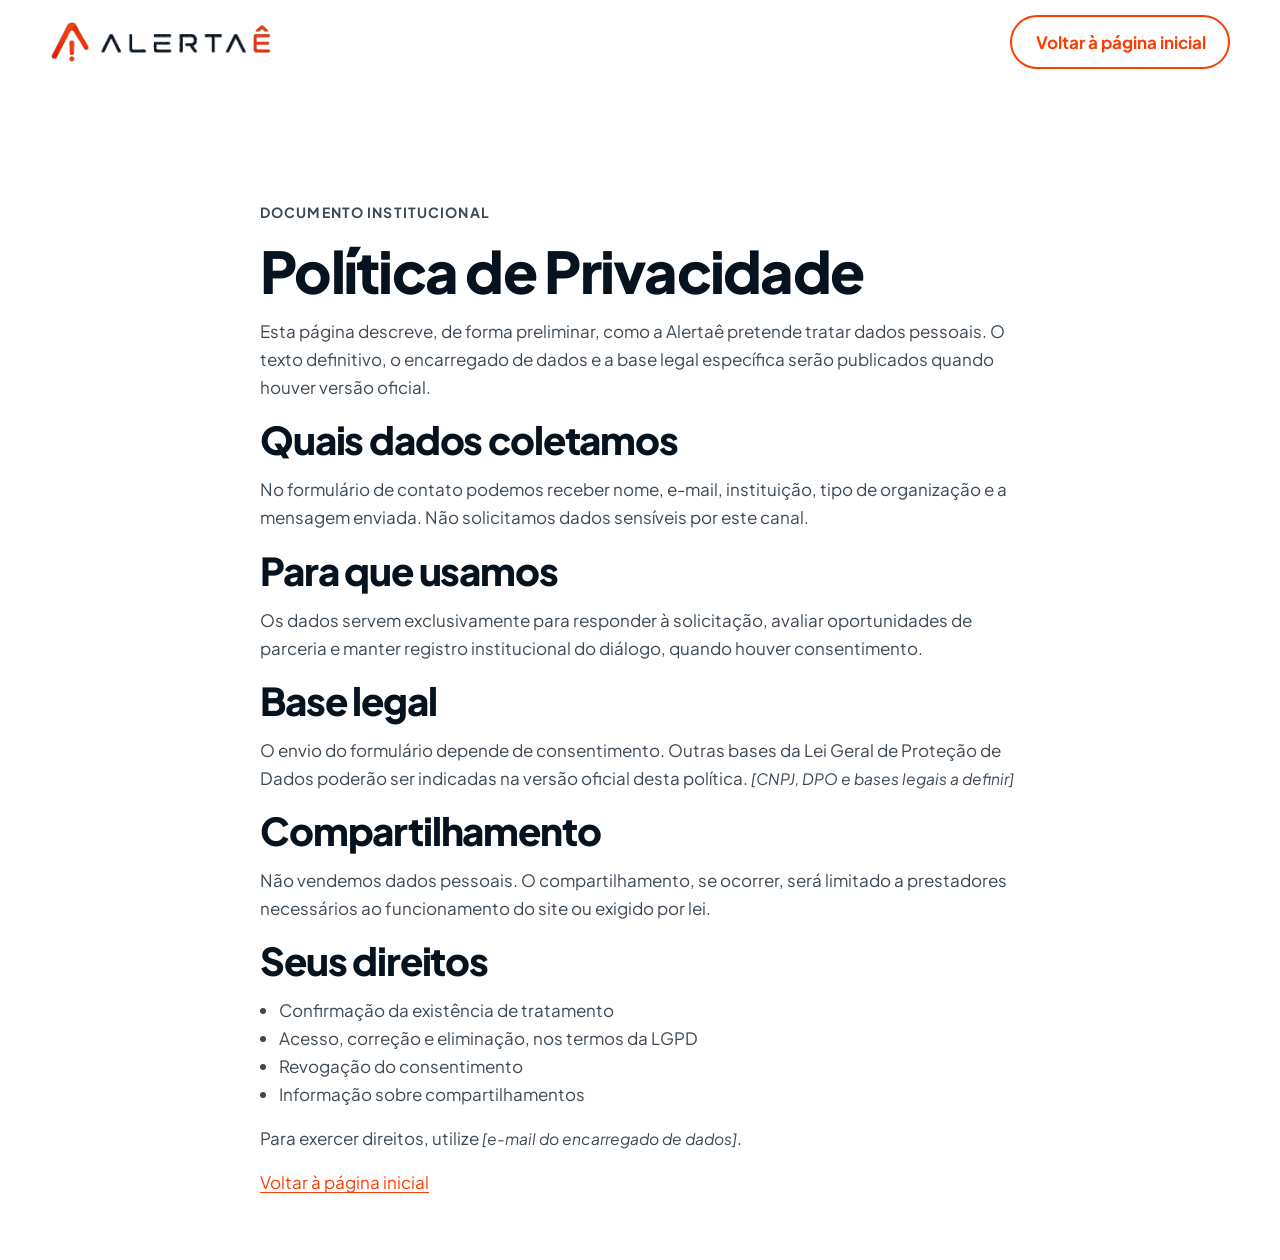
==== privacidade.html @ 4af084ec "kjkfjnfk" ====
<!DOCTYPE html>
<html lang="pt-BR">
  <head>
    <meta charset="utf-8" />
    <meta name="viewport" content="width=device-width, initial-scale=1" />
    <title>Política de Privacidade — Alertaê</title>
    <meta
      name="description"
      content="Como a Alertaê trata dados pessoais coletados em formulários e canais institucionais, em conformidade com a LGPD."
    />
    <link rel="icon" type="image/png" href="assets/favicon.png" />
    <link rel="apple-touch-icon" href="assets/apple-touch-icon.png" />
    <link rel="preconnect" href="https://fonts.googleapis.com" />
    <link rel="preconnect" href="https://fonts.gstatic.com" crossorigin />
    <link
      href="https://fonts.googleapis.com/css2?family=Plus+Jakarta+Sans:wght@400;600;700;800&display=swap"
      rel="stylesheet"
    />
    <link rel="stylesheet" href="css/styles.css" />
  </head>
  <body>
    <a class="skip-link" href="#conteudo">Pular para o conteúdo principal</a>
    <header class="site-header">
      <div class="container header__inner header__inner--simple">
        <a class="brand" href="index.html" aria-label="Alertaê — página inicial">
          <img class="brand__logo" src="assets/logo.png" alt="Alertaê" width="220" height="43" />
        </a>
        <a class="btn btn--ghost" href="index.html">Voltar à página inicial</a>
      </div>
    </header>
    <main id="conteudo" class="legal-page">
      <article class="container narrow">
        <p class="eyebrow">Documento institucional</p>
        <h1>Política de Privacidade</h1>
        <p>
          Esta página descreve, de forma preliminar, como a Alertaê pretende tratar
          dados pessoais. O texto definitivo, o encarregado de dados e a base legal
          específica serão publicados quando houver versão oficial.
        </p>
        <h2>Quais dados coletamos</h2>
        <p>
          No formulário de contato podemos receber nome, e-mail, instituição, tipo
          de organização e a mensagem enviada. Não solicitamos dados sensíveis por
          este canal.
        </p>
        <h2>Para que usamos</h2>
        <p>
          Os dados servem exclusivamente para responder à solicitação, avaliar
          oportunidades de parceria e manter registro institucional do diálogo,
          quando houver consentimento.
        </p>
        <h2>Base legal</h2>
        <p>
          O envio do formulário depende de consentimento. Outras bases da Lei Geral
          de Proteção de Dados poderão ser indicadas na versão oficial desta política.
          <span class="placeholder">[CNPJ, DPO e bases legais a definir]</span>
        </p>
        <h2>Compartilhamento</h2>
        <p>
          Não vendemos dados pessoais. O compartilhamento, se ocorrer, será limitado
          a prestadores necessários ao funcionamento do site ou exigido por lei.
        </p>
        <h2>Seus direitos</h2>
        <ul>
          <li>Confirmação da existência de tratamento</li>
          <li>Acesso, correção e eliminação, nos termos da LGPD</li>
          <li>Revogação do consentimento</li>
          <li>Informação sobre compartilhamentos</li>
        </ul>
        <p>
          Para exercer direitos, utilize
          <span class="placeholder">[e-mail do encarregado de dados]</span>.
        </p>
        <p><a href="index.html">Voltar à página inicial</a></p>
      </article>
    </main>
  </body>
</html>
---- css/styles.css ----
/* ==========================================================================
   Alertaê — estilos da landing
   Cores oficiais: laranja #fb3c03 | textos #06131f
   ========================================================================== */

:root {
  --color-orange: #fb3c03;
  --color-orange-hover: #e23602;
  --color-orange-pressed: #c43002;
  --color-orange-soft: #fff4f0;
  --color-text: #06131f;
  --color-text-muted: #3d4a56;
  --color-text-on-dark: #f5f7f9;
  --color-bg: #ffffff;
  --color-bg-soft: #fff4f0;
  --color-bg-dark: #06131f;
  --color-border: #ead9d2;
  --color-success: #1f7a4d;
  --color-error: #b42318;
  --color-focus: #fb3c03;
  --font: "Plus Jakarta Sans", "Segoe UI", Roboto, Helvetica, Arial, sans-serif;
  --radius-pill: 999px;
  --radius-img: 22px;
  --radius-card: 18px;
  --header-h: 84px;
  --shadow-btn: 0 8px 20px rgba(251, 60, 3, 0.22);
  --container: 1180px;
  --space: 1.25rem;
}

*,
*::before,
*::after {
  box-sizing: border-box;
}

html {
  scroll-behavior: smooth;
  scroll-padding-top: calc(var(--header-h) + 12px);
}

body {
  margin: 0;
  font-family: var(--font);
  font-size: 1.0625rem;
  line-height: 1.65;
  color: var(--color-text);
  background: var(--color-bg);
  -webkit-font-smoothing: antialiased;
}

img {
  max-width: 100%;
  height: auto;
  display: block;
}

a {
  color: var(--color-orange);
  text-underline-offset: 3px;
}

a:hover {
  color: var(--color-orange-hover);
}

h1,
h2,
h3,
h4 {
  color: var(--color-text);
  line-height: 1.2;
  letter-spacing: -0.03em;
  margin: 0 0 0.75rem;
}

h1 {
  font-size: clamp(2.1rem, 5vw, 3.6rem);
  font-weight: 800;
}

h2 {
  font-size: clamp(1.7rem, 3.4vw, 2.4rem);
  font-weight: 800;
}

h3 {
  font-size: 1.125rem;
  font-weight: 700;
}

p {
  margin: 0 0 1rem;
  color: var(--color-text);
}

p:last-child {
  margin-bottom: 0;
}

ul,
ol {
  margin: 0;
  padding: 0;
  list-style: none;
}

button,
input,
select,
textarea {
  font: inherit;
  color: var(--color-text);
}

:focus-visible {
  outline: 3px solid var(--color-focus);
  outline-offset: 3px;
}

.visually-hidden {
  position: absolute;
  width: 1px;
  height: 1px;
  padding: 0;
  margin: -1px;
  overflow: hidden;
  clip: rect(0, 0, 0, 0);
  white-space: nowrap;
  border: 0;
}

.skip-link {
  position: absolute;
  left: 1rem;
  top: -4rem;
  z-index: 1000;
  background: var(--color-text);
  color: #fff;
  padding: 0.6rem 1rem;
  border-radius: 8px;
}

.skip-link:focus {
  top: 1rem;
  color: #fff;
}

.container {
  width: min(100% - 2rem, var(--container));
  margin-inline: auto;
}

.narrow {
  width: min(100% - 2rem, 760px);
}

.accent {
  color: var(--color-orange);
}

.eyebrow {
  display: inline-block;
  margin: 0 0 0.75rem;
  color: var(--color-orange);
  font-weight: 700;
  font-size: 0.875rem;
  letter-spacing: 0.08em;
  text-transform: uppercase;
}

.placeholder {
  display: inline;
  color: var(--color-text-muted);
  font-style: italic;
  font-size: 0.92em;
}

/* --------------------------------------------------------------------------
   Botões — hover, foco, carregamento, sucesso e erro
   -------------------------------------------------------------------------- */
.btn {
  --btn-bg: var(--color-orange);
  --btn-fg: #ffffff;
  --btn-bd: var(--color-orange);
  display: inline-flex;
  align-items: center;
  justify-content: center;
  gap: 0.55rem;
  min-height: 48px;
  padding: 0.7rem 1.35rem 0.7rem 1.5rem;
  border-radius: var(--radius-pill);
  border: 2px solid var(--btn-bd);
  background: var(--btn-bg);
  color: var(--btn-fg);
  font-weight: 700;
  text-decoration: none;
  cursor: pointer;
  transition: background 0.2s ease, color 0.2s ease, border-color 0.2s ease,
    transform 0.2s ease, box-shadow 0.2s ease;
}

.btn:hover {
  background: var(--color-orange-hover);
  border-color: var(--color-orange-hover);
  color: #fff;
  box-shadow: var(--shadow-btn);
}

.btn:active {
  background: var(--color-orange-pressed);
  transform: translateY(1px);
}

.btn--ghost {
  --btn-bg: transparent;
  --btn-fg: var(--color-orange);
  --btn-bd: var(--color-orange);
}

.btn--ghost:hover {
  background: var(--color-orange-soft);
  color: var(--color-orange-hover);
  border-color: var(--color-orange-hover);
  box-shadow: none;
}

.btn--on-dark {
  box-shadow: var(--shadow-btn);
}

.btn__icon {
  display: grid;
  place-items: center;
  width: 28px;
  height: 28px;
  border-radius: 50%;
  background: rgba(255, 255, 255, 0.18);
}

.btn--ghost .btn__icon {
  background: var(--color-orange-soft);
}

.btn__icon img {
  width: 15px;
  height: 15px;
  object-fit: contain;
}

.btn[data-state="loading"] {
  pointer-events: none;
  opacity: 0.78;
}

.btn[data-state="loading"] .btn__label::after {
  content: "";
  display: inline-block;
  width: 0.9em;
  height: 0.9em;
  margin-left: 0.5rem;
  border: 2px solid #fff;
  border-right-color: transparent;
  border-radius: 50%;
  animation: spin 0.7s linear infinite;
  vertical-align: -0.15em;
}

.btn[data-state="success"] {
  --btn-bg: var(--color-success);
  --btn-bd: var(--color-success);
}

.btn[data-state="error"] {
  --btn-bg: var(--color-error);
  --btn-bd: var(--color-error);
}

@keyframes spin {
  to {
    transform: rotate(360deg);
  }
}

/* --------------------------------------------------------------------------
   Cabeçalho
   -------------------------------------------------------------------------- */
.site-header {
  position: sticky;
  top: 0;
  z-index: 50;
  background: rgba(255, 255, 255, 0.92);
  backdrop-filter: blur(14px);
  border-bottom: 1px solid transparent;
  transition: border-color 0.2s ease, box-shadow 0.2s ease;
}

.site-header.is-scrolled {
  border-bottom-color: var(--color-border);
  box-shadow: 0 8px 24px rgba(6, 19, 31, 0.06);
}

.header__inner {
  display: grid;
  grid-template-columns: auto 1fr auto;
  align-items: center;
  gap: 1rem;
  min-height: var(--header-h);
}

.header__inner--simple {
  grid-template-columns: auto auto;
  justify-content: space-between;
}

.nav__cta {
  display: none;
}

.brand {
  display: flex;
  align-items: center;
}

.brand__logo {
  height: 42px;
  width: auto;
  object-fit: contain;
}

.brand__logo--footer {
  height: 40px;
}

.nav__list {
  display: flex;
  justify-content: center;
  gap: 0.2rem 1.35rem;
  flex-wrap: wrap;
}

.nav__link {
  color: var(--color-text);
  text-decoration: none;
  font-weight: 600;
  font-size: 0.95rem;
  padding: 0.35rem 0;
  border-bottom: 2px solid transparent;
}

.nav__link:hover,
.nav__link:focus-visible,
.nav__link.is-active {
  color: var(--color-orange);
  border-bottom-color: var(--color-orange);
}

.header__actions {
  display: flex;
  align-items: center;
  gap: 0.75rem;
}

.header__actions .btn {
  min-height: 44px;
  padding-inline: 1.15rem 0.85rem;
  font-size: 0.92rem;
}

.nav-toggle {
  display: none;
  width: 44px;
  height: 44px;
  border: 2px solid var(--color-text);
  border-radius: 12px;
  background: #fff;
  cursor: pointer;
}

.nav-toggle__bars,
.nav-toggle__bars::before,
.nav-toggle__bars::after {
  display: block;
  width: 18px;
  height: 2px;
  background: var(--color-text);
  border-radius: 2px;
  position: relative;
}

.nav-toggle__bars::before,
.nav-toggle__bars::after {
  content: "";
  position: absolute;
  left: 0;
}

.nav-toggle__bars::before {
  top: -6px;
}
.nav-toggle__bars::after {
  top: 6px;
}

.nav-toggle[aria-expanded="true"] .nav-toggle__bars {
  background: transparent;
}
.nav-toggle[aria-expanded="true"] .nav-toggle__bars::before {
  top: 0;
  transform: rotate(45deg);
}
.nav-toggle[aria-expanded="true"] .nav-toggle__bars::after {
  top: 0;
  transform: rotate(-45deg);
}

/* --------------------------------------------------------------------------
   Hero
   -------------------------------------------------------------------------- */
.hero {
  padding: 4.5rem 0 3rem;
  text-align: center;
}

.hero__title {
  max-width: 18ch;
  margin: 0 auto 1.1rem;
}

.hero__lead {
  max-width: 46rem;
  margin: 0 auto 1.75rem;
  font-size: 1.125rem;
  color: var(--color-text-muted);
}

.hero__actions {
  display: flex;
  flex-wrap: wrap;
  gap: 0.75rem;
  justify-content: center;
  margin-bottom: 1.25rem;
}

.hero__trust {
  color: var(--color-text-muted);
  font-size: 0.95rem;
  margin-bottom: 2.5rem;
}

.hero__visual {
  margin: 0 0 1.5rem;
}

.city-monitor {
  width: 100%;
  height: auto;
  border-radius: var(--radius-img);
  box-shadow: 0 16px 40px rgba(6, 19, 31, 0.08);
}

.sensor-nodes circle {
  transform-origin: center;
}

.media-strip {
  display: grid;
  grid-template-columns: repeat(6, 1fr);
  gap: 0.75rem;
}

.media-strip img {
  width: 100%;
  aspect-ratio: 3 / 4;
  object-fit: cover;
  border-radius: 18px;
}

/* --------------------------------------------------------------------------
   Seções
   -------------------------------------------------------------------------- */
.section {
  padding: 5rem 0;
}

.section--soft {
  background: var(--color-bg-soft);
}

.section__header {
  max-width: 40rem;
  margin: 0 auto 2.5rem;
  text-align: center;
}

.section__intro {
  color: var(--color-text-muted);
}

.section__actions {
  margin-top: 2rem;
}

.split {
  display: grid;
  grid-template-columns: 1.05fr 1fr;
  gap: 3rem;
  align-items: center;
  margin-bottom: 2.5rem;
}

.split__media img {
  width: 100%;
  border-radius: var(--radius-img);
  object-fit: cover;
  aspect-ratio: 16 / 11;
}

.split--form {
  align-items: start;
  margin-bottom: 0;
}

.challenge-grid,
.card-grid,
.feature-grid {
  display: grid;
  gap: 1.1rem;
}

.challenge-grid,
.card-grid,
.feature-grid {
  grid-template-columns: repeat(3, 1fr);
}

.card-grid--4 {
  grid-template-columns: repeat(4, 1fr);
}

.challenge-card,
.info-card,
.feature-grid li,
.process__step,
.collab-list li {
  background: #fff;
  border: 1px solid var(--color-border);
  border-radius: var(--radius-card);
  padding: 1.4rem 1.35rem;
}

.challenge-card__icon,
.info-card__icon {
  display: grid;
  place-items: center;
  width: 48px;
  height: 48px;
  margin-bottom: 0.85rem;
  border-radius: 14px;
  background: var(--color-orange-soft);
  color: var(--color-orange);
}

.metrics {
  padding: 1.5rem 0 3rem;
  background: var(--color-bg-soft);
}

.metrics__list {
  display: grid;
  grid-template-columns: repeat(4, 1fr);
  gap: 1rem;
}

.metrics__list li {
  text-align: center;
  padding: 0.5rem 1rem;
}

.metrics__list li + li {
  border-left: 1px solid var(--color-border);
}

.metrics__value {
  font-size: 1.05rem;
  font-weight: 800;
  color: var(--color-orange);
  margin-bottom: 0.35rem;
}

.metrics__label {
  color: var(--color-text-muted);
  font-size: 0.95rem;
}

.metrics__note {
  margin-top: 1.25rem;
  text-align: center;
  font-size: 0.85rem;
  color: var(--color-text-muted);
}

.process {
  display: grid;
  grid-template-columns: repeat(4, 1fr);
  gap: 1rem;
  counter-reset: step;
  margin-bottom: 1.5rem;
}

.process__num {
  display: grid;
  place-items: center;
  width: 2.25rem;
  height: 2.25rem;
  margin-bottom: 0.85rem;
  border-radius: 50%;
  background: var(--color-orange);
  color: #fff;
  font-weight: 800;
}

.notice {
  display: flex;
  gap: 0.9rem;
  align-items: flex-start;
  padding: 1.1rem 1.2rem;
  border-radius: 16px;
  background: #fff;
  border: 1px solid var(--color-border);
}

.notice img {
  width: 28px;
  height: 28px;
  object-fit: contain;
  flex-shrink: 0;
}

.collab-list {
  display: grid;
  grid-template-columns: repeat(2, 1fr);
  gap: 1rem;
}

.collab-list li:last-child {
  grid-column: 1 / -1;
}

.cta-banner {
  background: var(--color-bg-dark);
  color: var(--color-text-on-dark);
  padding: 4.5rem 0;
  text-align: center;
}

.cta-banner h2,
.cta-banner p {
  color: var(--color-text-on-dark);
}

.cta-banner p {
  max-width: 36rem;
  margin: 0 auto 1.6rem;
}

.cta-banner .accent,
.cta-banner a.btn {
  color: #fff;
}

/* --------------------------------------------------------------------------
   FAQ
   -------------------------------------------------------------------------- */
.faq__item {
  border-bottom: 1px solid var(--color-border);
}

.faq__item summary {
  cursor: pointer;
  list-style: none;
  font-weight: 700;
  padding: 1.15rem 2rem 1.15rem 0;
  position: relative;
  color: var(--color-text);
}

.faq__item summary::-webkit-details-marker {
  display: none;
}

.faq__item summary::after {
  content: "+";
  position: absolute;
  right: 0;
  top: 1.1rem;
  color: var(--color-orange);
  font-size: 1.4rem;
  line-height: 1;
}

.faq__item[open] summary::after {
  content: "–";
}

.faq__item p {
  padding-bottom: 1.1rem;
  color: var(--color-text-muted);
}

/* --------------------------------------------------------------------------
   Formulário
   -------------------------------------------------------------------------- */
.form {
  background: #fff;
  border: 1px solid var(--color-border);
  border-radius: 22px;
  padding: 1.5rem;
}

.form__row {
  display: grid;
  grid-template-columns: 1fr 1fr;
  gap: 1rem;
}

.form__field {
  margin-bottom: 1rem;
}

.form__field label {
  display: block;
  font-weight: 600;
  margin-bottom: 0.4rem;
}

.form__field input,
.form__field select,
.form__field textarea {
  width: 100%;
  border: 1.5px solid var(--color-border);
  border-radius: 12px;
  padding: 0.7rem 0.85rem;
  background: #fff;
}

.form__field input:hover,
.form__field select:hover,
.form__field textarea:hover {
  border-color: #c9b4ab;
}

.form__field input:focus-visible,
.form__field select:focus-visible,
.form__field textarea:focus-visible {
  border-color: var(--color-orange);
}

.form__field.is-invalid input,
.form__field.is-invalid select,
.form__field.is-invalid textarea {
  border-color: var(--color-error);
}

.form__error {
  color: var(--color-error);
  font-size: 0.85rem;
  margin-top: 0.35rem;
}

.form__field--check {
  display: grid;
  grid-template-columns: auto 1fr;
  gap: 0.35rem 0.7rem;
  align-items: start;
}

.form__field--check input {
  width: 1.15rem;
  height: 1.15rem;
  margin-top: 0.25rem;
  accent-color: var(--color-orange);
}

.form__field--check label {
  font-weight: 500;
  margin: 0;
}

.form__field--check .form__error {
  grid-column: 1 / -1;
}

.form__status {
  margin-bottom: 1rem;
  padding: 0.75rem 0.9rem;
  border-radius: 12px;
  font-weight: 600;
}

.form__status.is-success {
  background: #e8f6ee;
  color: var(--color-success);
}

.form__status.is-error {
  background: #fdecec;
  color: var(--color-error);
}

.btn--submit {
  width: 100%;
}

.contact-meta {
  margin-top: 1.5rem;
}

.contact-meta li {
  margin-bottom: 0.4rem;
}

/* --------------------------------------------------------------------------
   Rodapé
   -------------------------------------------------------------------------- */
.site-footer {
  background: var(--color-bg-dark);
  color: var(--color-text-on-dark);
  padding: 3.5rem 0 1.5rem;
}

.site-footer h2,
.site-footer p,
.site-footer a,
.site-footer li {
  color: var(--color-text-on-dark);
}

.site-footer h2 {
  font-size: 0.95rem;
  letter-spacing: 0.04em;
  text-transform: uppercase;
  margin-bottom: 0.9rem;
}

.site-footer a:hover {
  color: var(--color-orange);
}

.footer__grid {
  display: grid;
  grid-template-columns: 1.4fr 1fr 1fr;
  gap: 2rem;
  padding-bottom: 2rem;
  border-bottom: 1px solid rgba(255, 255, 255, 0.12);
}

.footer__brand p {
  color: #c5ccd3;
  margin-top: 1rem;
  max-width: 36ch;
}

.footer__social-title {
  margin-top: 1.4rem;
}

.social {
  display: flex;
  gap: 1rem;
  flex-wrap: wrap;
}

.footer__legal {
  padding-top: 1.4rem;
  font-size: 0.9rem;
}

.footer__legal p {
  color: #c5ccd3;
  margin-bottom: 0.6rem;
}

.legal-page {
  padding: 7rem 0 4rem;
}

.legal-page .narrow p,
.legal-page .narrow li {
  color: var(--color-text-muted);
}

.legal-page ul {
  list-style: disc;
  padding-left: 1.2rem;
  margin-bottom: 1rem;
}

/* --------------------------------------------------------------------------
   Animações sutis
   -------------------------------------------------------------------------- */
.pulse-ring {
  transform-origin: 560px 72px;
  animation: pulse 3.6s ease-out infinite;
}

@keyframes pulse {
  0% {
    opacity: 0.9;
  }
  100% {
    opacity: 0.15;
  }
}

/* --------------------------------------------------------------------------
   Responsivo
   -------------------------------------------------------------------------- */
@media (max-width: 1100px) {
  .nav {
    display: none;
  }

  .header__inner {
    grid-template-columns: auto auto;
    justify-content: space-between;
  }

  .nav-toggle {
    display: grid;
    place-items: center;
  }

  .nav.is-open {
    display: block;
    position: absolute;
    top: var(--header-h);
    left: 0;
    right: 0;
    background: #fff;
    border-bottom: 1px solid var(--color-border);
    padding: 0.75rem 1rem 1.25rem;
  }

  .nav.is-open .nav__list {
    flex-direction: column;
    align-items: flex-start;
    gap: 0.4rem;
  }

  .nav.is-open .nav__cta {
    display: block;
    margin-top: 0.75rem;
  }

  .header__actions .btn--primary {
    display: none;
  }

  .split,
  .split--form,
  .process,
  .metrics__list,
  .card-grid--4,
  .collab-list {
    grid-template-columns: 1fr 1fr;
  }

  .metrics__list li + li {
    border-left: 0;
  }
}

@media (max-width: 800px) {
  .hero {
    padding-top: 2.5rem;
  }

  .media-strip,
  .challenge-grid,
  .card-grid,
  .feature-grid,
  .split,
  .split--form,
  .process,
  .metrics__list,
  .card-grid--4,
  .collab-list,
  .form__row,
  .footer__grid {
    grid-template-columns: 1fr;
  }

  .media-strip {
    grid-template-columns: repeat(2, 1fr);
  }

  .collab-list li:last-child {
    grid-column: auto;
  }

  .section {
    padding: 3.5rem 0;
  }
}

@media (max-width: 520px) {
  .hero__actions .btn,
  .section__actions .btn {
    width: 100%;
  }

  .media-strip {
    grid-auto-flow: column;
    grid-template-columns: none;
    overflow-x: auto;
    scroll-snap-type: x mandatory;
    padding-bottom: 0.4rem;
  }

  .media-strip li {
    min-width: 58vw;
    scroll-snap-align: start;
  }
}

@media (prefers-reduced-motion: reduce) {
  html {
    scroll-behavior: auto;
  }

  *,
  *::before,
  *::after {
    animation: none !important;
    transition: none !important;
  }
}
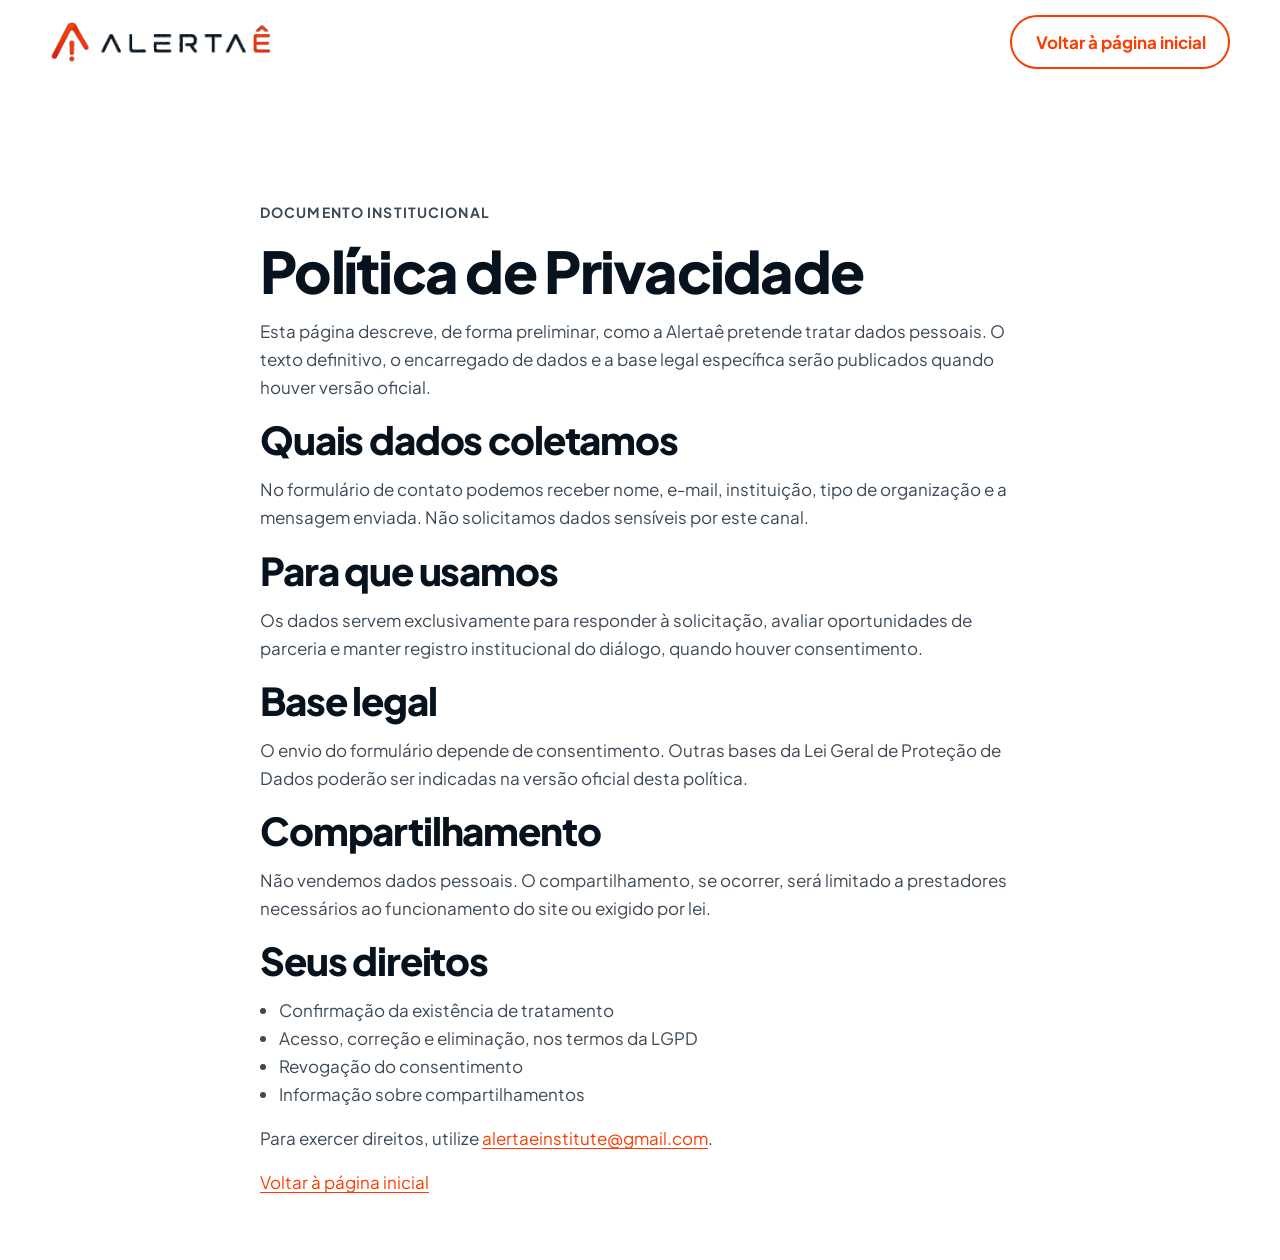
==== commit 1a5cbc34: "kjkfjnfk" ====
--- a/privacidade.html
+++ b/privacidade.html
@@ -53,7 +53,6 @@
         <p>
           O envio do formulário depende de consentimento. Outras bases da Lei Geral
           de Proteção de Dados poderão ser indicadas na versão oficial desta política.
-          <span class="placeholder">[CNPJ, DPO e bases legais a definir]</span>
         </p>
         <h2>Compartilhamento</h2>
         <p>
@@ -69,7 +68,7 @@
         </ul>
         <p>
           Para exercer direitos, utilize
-          <span class="placeholder">[e-mail do encarregado de dados]</span>.
+          <a href="mailto:alertaeinstitute@gmail.com">alertaeinstitute@gmail.com</a>.
         </p>
         <p><a href="index.html">Voltar à página inicial</a></p>
       </article>
--- a/css/styles.css
+++ b/css/styles.css
@@ -169,13 +169,6 @@
   text-transform: uppercase;
 }
 
-.placeholder {
-  display: inline;
-  color: var(--color-text-muted);
-  font-style: italic;
-  font-size: 0.92em;
-}
-
 /* --------------------------------------------------------------------------
    Botões — hover, foco, carregamento, sucesso e erro
    -------------------------------------------------------------------------- */
@@ -497,6 +490,12 @@
   color: var(--color-text-muted);
 }
 
+.section__intro a,
+.info-card a {
+  font-weight: 600;
+  text-decoration: underline;
+}
+
 .section__actions {
   margin-top: 2rem;
 }
@@ -542,7 +541,8 @@
 .info-card,
 .feature-grid li,
 .process__step,
-.collab-list li {
+.collab-list li,
+.project-card {
   background: #fff;
   border: 1px solid var(--color-border);
   border-radius: var(--radius-card);
@@ -561,43 +561,49 @@
   color: var(--color-orange);
 }
 
-.metrics {
-  padding: 1.5rem 0 3rem;
-  background: var(--color-bg-soft);
-}
-
-.metrics__list {
-  display: grid;
-  grid-template-columns: repeat(4, 1fr);
-  gap: 1rem;
-}
-
-.metrics__list li {
-  text-align: center;
-  padding: 0.5rem 1rem;
-}
-
-.metrics__list li + li {
-  border-left: 1px solid var(--color-border);
-}
-
-.metrics__value {
-  font-size: 1.05rem;
-  font-weight: 800;
+.project-grid {
+  display: grid;
+  grid-template-columns: 1fr 1fr;
+  gap: 1.1rem;
+}
+
+.project-grid > li {
+  display: flex;
+}
+
+.project-card {
+  padding: 1.75rem 1.6rem;
+  display: flex;
+  flex-direction: column;
+  width: 100%;
+  height: 100%;
+}
+
+.project-card h3 {
+  font-size: 1.25rem;
+  margin-bottom: 0.9rem;
+}
+
+.project-card p {
+  color: var(--color-text-muted);
+}
+
+.project-card .project-card__tag {
+  margin: 0 0 0.55rem;
   color: var(--color-orange);
-  margin-bottom: 0.35rem;
-}
-
-.metrics__label {
-  color: var(--color-text-muted);
-  font-size: 0.95rem;
-}
-
-.metrics__note {
-  margin-top: 1.25rem;
-  text-align: center;
-  font-size: 0.85rem;
-  color: var(--color-text-muted);
+  font-weight: 700;
+  font-size: 0.8rem;
+  letter-spacing: 0.06em;
+  text-transform: uppercase;
+}
+
+.project-card .project-card__note {
+  margin-top: auto;
+  padding: 0.95rem 1rem;
+  background: var(--color-orange-soft);
+  border-radius: 12px;
+  font-size: 0.92rem;
+  color: var(--color-text);
 }
 
 .process {
@@ -859,16 +865,6 @@
   color: #c5ccd3;
   margin-top: 1rem;
   max-width: 36ch;
-}
-
-.footer__social-title {
-  margin-top: 1.4rem;
-}
-
-.social {
-  display: flex;
-  gap: 1rem;
-  flex-wrap: wrap;
 }
 
 .footer__legal {
@@ -960,14 +956,10 @@
   .split,
   .split--form,
   .process,
-  .metrics__list,
+  .project-grid,
   .card-grid--4,
   .collab-list {
     grid-template-columns: 1fr 1fr;
-  }
-
-  .metrics__list li + li {
-    border-left: 0;
   }
 }
 
@@ -983,7 +975,7 @@
   .split,
   .split--form,
   .process,
-  .metrics__list,
+  .project-grid,
   .card-grid--4,
   .collab-list,
   .form__row,
